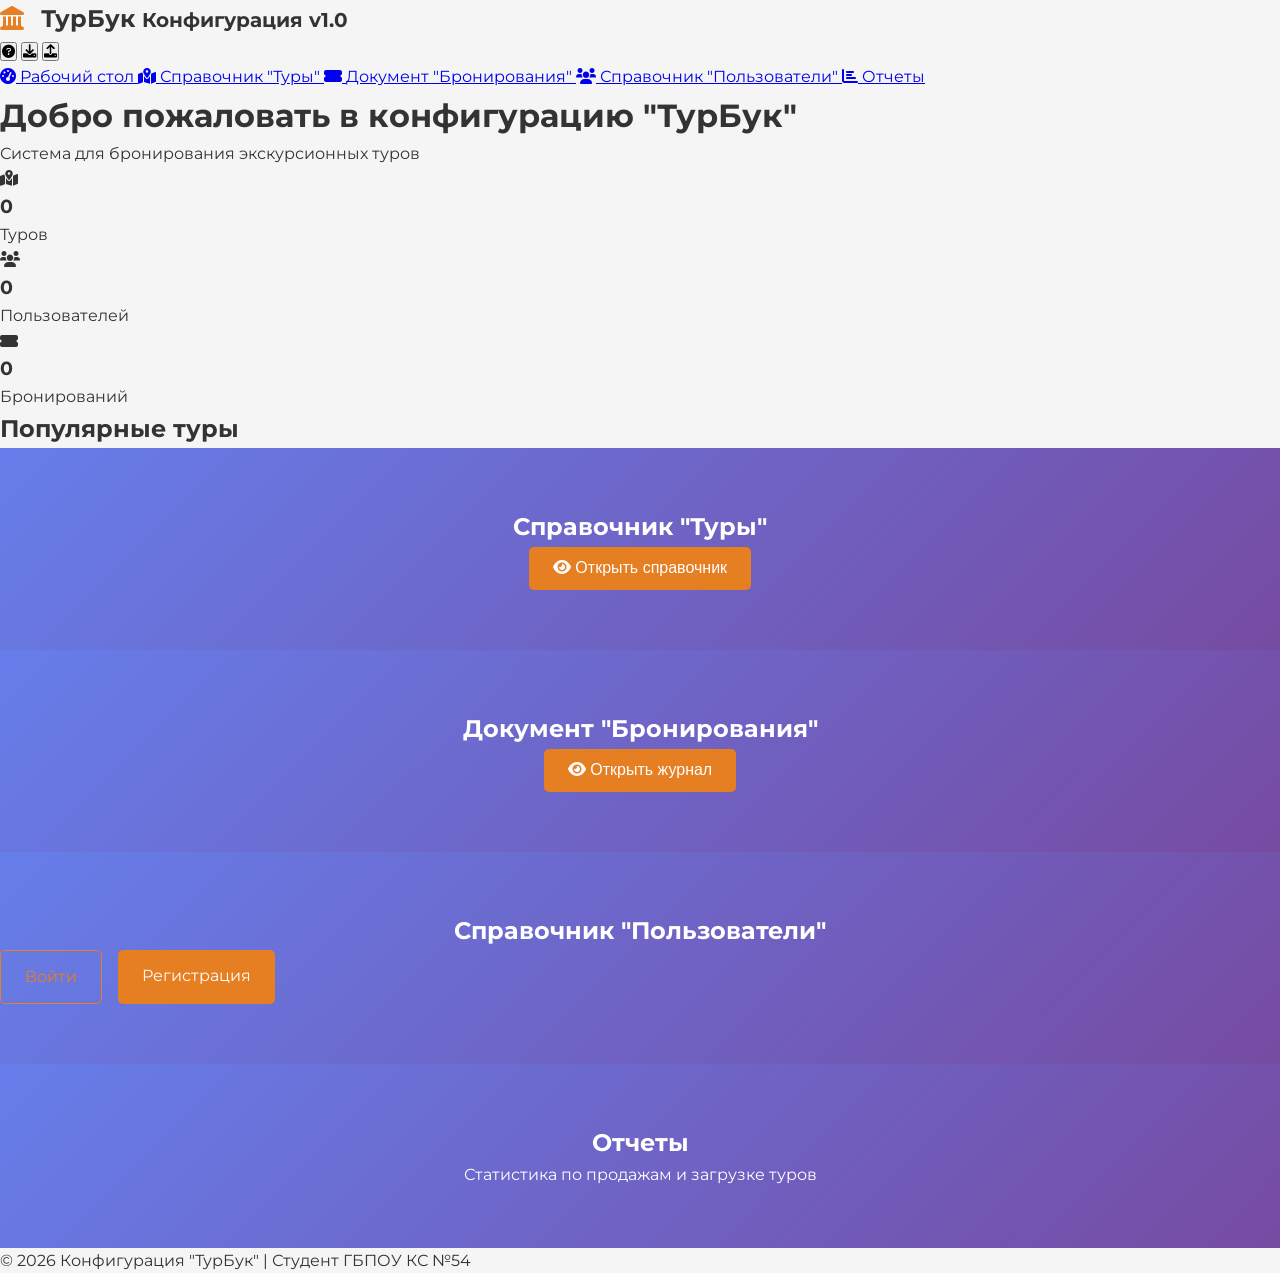
==== index.html @ 0a8b21e3 "Add files via upload" ====
<!DOCTYPE html>
<html lang="ru">
<head>
    <meta charset="UTF-8">
    <meta name="viewport" content="width=device-width, initial-scale=1.0">
    <title>ТурБук - Конфигурация бронирования туров</title>
    <link rel="stylesheet" href="styles/style.css">
    <link href="https://fonts.googleapis.com/css2?family=Montserrat:wght@300;400;500;600;700&display=swap" rel="stylesheet">
    <link rel="stylesheet" href="https://cdnjs.cloudflare.com/ajax/libs/font-awesome/6.0.0/css/all.min.css">
</head>
<body>
    <div class="app-container">
        <!-- Верхняя панель -->
        <div class="app-header">
            <div class="logo">
                <i class="fas fa-landmark"></i>
                <span>ТурБук</span>
                <small>Конфигурация v1.0</small>
            </div>
            <div class="header-menu">
                <button onclick="showHelp()" class="icon-btn" title="Справка">
                    <i class="fas fa-question-circle"></i>
                </button>
                <button onclick="exportData()" class="icon-btn" title="Выгрузить данные">
                    <i class="fas fa-download"></i>
                </button>
                <button onclick="document.getElementById('importFile').click()" class="icon-btn" title="Загрузить данные">
                    <i class="fas fa-upload"></i>
                </button>
                <input type="file" id="importFile" style="display: none" accept=".json" onchange="importData(this.files[0])">
            </div>
        </div>

        <!-- Основная панель -->
        <div class="app-main">
            <!-- Боковое меню (разделы конфигурации) -->
            <div class="app-sidebar">
                <div class="sidebar-menu">
                    <a href="#" class="menu-item active" data-page="dashboard">
                        <i class="fas fa-tachometer-alt"></i>
                        <span>Рабочий стол</span>
                    </a>
                    <a href="#" class="menu-item" data-page="tours">
                        <i class="fas fa-map-marked-alt"></i>
                        <span>Справочник "Туры"</span>
                    </a>
                    <a href="#" class="menu-item" data-page="bookings">
                        <i class="fas fa-ticket-alt"></i>
                        <span>Документ "Бронирования"</span>
                    </a>
                    <a href="#" class="menu-item" data-page="users">
                        <i class="fas fa-users"></i>
                        <span>Справочник "Пользователи"</span>
                    </a>
                    <a href="#" class="menu-item" data-page="reports">
                        <i class="fas fa-chart-bar"></i>
                        <span>Отчеты</span>
                    </a>
                </div>
            </div>

            <!-- Рабочая область -->
            <div class="app-content">
                <div id="dashboardPage" class="page active">
                    <div class="welcome-card">
                        <h1>Добро пожаловать в конфигурацию "ТурБук"</h1>
                        <p>Система для бронирования экскурсионных туров</p>
                    </div>
                    
                    <div class="stats-grid">
                        <div class="stat-card">
                            <i class="fas fa-map-marked-alt"></i>
                            <div class="stat-info">
                                <h3 id="toursCount">0</h3>
                                <p>Туров</p>
                            </div>
                        </div>
                        <div class="stat-card">
                            <i class="fas fa-users"></i>
                            <div class="stat-info">
                                <h3 id="usersCount">0</h3>
                                <p>Пользователей</p>
                            </div>
                        </div>
                        <div class="stat-card">
                            <i class="fas fa-ticket-alt"></i>
                            <div class="stat-info">
                                <h3 id="bookingsCount">0</h3>
                                <p>Бронирований</p>
                            </div>
                        </div>
                    </div>

                    <div class="popular-tours-section">
                        <h2>Популярные туры</h2>
                        <div class="tours-grid" id="popularTours"></div>
                    </div>
                </div>

                <div id="toursPage" class="page">
                    <div class="page-header">
                        <h2>Справочник "Туры"</h2>
                        <button class="btn btn-primary" onclick="window.location.href='modules/tours/tours.html'">
                            <i class="fas fa-eye"></i> Открыть справочник
                        </button>
                    </div>
                    <div class="tours-grid" id="allTours"></div>
                </div>

                <div id="bookingsPage" class="page">
                    <div class="page-header">
                        <h2>Документ "Бронирования"</h2>
                        <button class="btn btn-primary" onclick="window.location.href='modules/bookings/bookings.html'">
                            <i class="fas fa-eye"></i> Открыть журнал
                        </button>
                    </div>
                    <div id="bookingsList" class="bookings-list"></div>
                </div>

                <div id="usersPage" class="page">
                    <div class="page-header">
                        <h2>Справочник "Пользователи"</h2>
                        <div id="authSection"></div>
                    </div>
                </div>

                <div id="reportsPage" class="page">
                    <div class="page-header">
                        <h2>Отчеты</h2>
                        <p>Статистика по продажам и загрузке туров</p>
                    </div>
                    <div id="reportsContent"></div>
                </div>
            </div>
        </div>

        <div class="app-footer">
            <span>© 2026 Конфигурация "ТурБук" | Студент ГБПОУ КС №54</span>
        </div>
    </div>

    <script src="core/config.js"></script>
    <script src="data.js"></script>
    <script src="main.js"></script>
    <script>
        function showHelp() {
            alert('Конфигурация "ТурБук"\nВерсия: 1.0\n\nНазначение: Бронирование экскурсионных туров\n\nРазделы:\n- Справочник "Туры"\n- Справочник "Пользователи"\n- Документ "Бронирования"\n- Отчеты');
        }
        
        function updateStats() {
            document.getElementById('toursCount').innerText = tours.length;
            document.getElementById('usersCount').innerText = users.length;
            document.getElementById('bookingsCount').innerText = bookings.length;
        }
        
        // Навигация между страницами
        document.querySelectorAll('.menu-item').forEach(item => {
            item.addEventListener('click', (e) => {
                e.preventDefault();
                const page = item.dataset.page;
                document.querySelectorAll('.menu-item').forEach(i => i.classList.remove('active'));
                item.classList.add('active');
                document.querySelectorAll('.page').forEach(p => p.classList.remove('active'));
                document.getElementById(page + 'Page').classList.add('active');
                
                if (page === 'dashboard') {
                    loadPopularTours();
                    updateStats();
                } else if (page === 'tours') {
                    loadAllTours();
                } else if (page === 'bookings') {
                    loadBookings();
                } else if (page === 'reports') {
                    loadReports();
                }
            });
        });
        
        function loadReports() {
            const container = document.getElementById('reportsContent');
            const totalSales = bookings.reduce((sum, b) => sum + (b.status === 'paid' ? b.total : 0), 0);
            const pendingPayments = bookings.filter(b => b.status === 'pending').length;
            const completedBookings = bookings.filter(b => b.status === 'paid').length;
            
            container.innerHTML = `
                <div class="reports-grid">
                    <div class="report-card">
                        <h3>Общая выручка</h3>
                        <div class="report-value">${totalSales.toLocaleString()} ₽</div>
                    </div>
                    <div class="report-card">
                        <h3>Ожидают оплаты</h3>
                        <div class="report-value">${pendingPayments}</div>
                    </div>
                    <div class="report-card">
                        <h3>Завершенных бронирований</h3>
                        <div class="report-value">${completedBookings}</div>
                    </div>
                    <div class="report-card">
                        <h3>Средний чек</h3>
                        <div class="report-value">${completedBookings ? Math.round(totalSales / completedBookings).toLocaleString() : 0} ₽</div>
                    </div>
                </div>
            `;
        }
        
        checkAuth();
        loadPopularTours();
        updateStats();
    </script>
</body>
</html>
---- styles/style.css ----
* {
    margin: 0;
    padding: 0;
    box-sizing: border-box;
}

body {
    font-family: 'Montserrat', sans-serif;
    line-height: 1.6;
    color: #333;
    background: #f5f5f5;
}

.container {
    max-width: 1200px;
    margin: 0 auto;
    padding: 0 20px;
}

/* Navbar */
.navbar {
    background: #2c3e50;
    color: white;
    padding: 1rem 0;
    position: sticky;
    top: 0;
    z-index: 100;
}

.navbar .container {
    display: flex;
    justify-content: space-between;
    align-items: center;
}

.logo {
    font-size: 1.5rem;
    font-weight: bold;
}

.logo i {
    color: #e67e22;
    margin-right: 10px;
}

.nav-links {
    display: flex;
    list-style: none;
    gap: 2rem;
}

.nav-links a {
    color: white;
    text-decoration: none;
    transition: color 0.3s;
}

.nav-links a:hover,
.nav-links a.active {
    color: #e67e22;
}

.auth-buttons {
    display: flex;
    gap: 1rem;
}

.user-info {
    display: flex;
    align-items: center;
    gap: 1rem;
}

.user-info i {
    font-size: 1.2rem;
    color: #e67e22;
}

.btn-logout {
    background: none;
    border: 1px solid #e67e22;
    color: #e67e22;
    padding: 0.3rem 1rem;
    border-radius: 5px;
    cursor: pointer;
    transition: all 0.3s;
}

.btn-logout:hover {
    background: #e67e22;
    color: white;
}

/* Buttons */
.btn {
    display: inline-block;
    padding: 0.8rem 1.5rem;
    border-radius: 5px;
    text-decoration: none;
    transition: all 0.3s;
    cursor: pointer;
    border: none;
    font-size: 1rem;
}

.btn-primary {
    background: #e67e22;
    color: white;
}

.btn-primary:hover {
    background: #d35400;
    transform: translateY(-2px);
}

.btn-outline {
    border: 1px solid #e67e22;
    color: #e67e22;
    background: transparent;
}

.btn-outline:hover {
    background: #e67e22;
    color: white;
}

.btn-large {
    padding: 1rem 2rem;
    font-size: 1.2rem;
}

.btn-small {
    padding: 0.5rem 1rem;
    font-size: 0.9rem;
}

.btn-danger {
    background: #e74c3c;
    color: white;
}

.btn-danger:hover {
    background: #c0392b;
}

/* Hero Section */
.hero {
    background: linear-gradient(135deg, #667eea 0%, #764ba2 100%);
    color: white;
    text-align: center;
    padding: 100px 0;
}

.hero h1 {
    font-size: 3rem;
    margin-bottom: 1rem;
}

.hero p {
    font-size: 1.2rem;
    margin-bottom: 2rem;
}

/* Features */
.features {
    padding: 80px 0;
    background: white;
}

.features h2 {
    text-align: center;
    margin-bottom: 3rem;
    font-size: 2rem;
}

.features-grid {
    display: grid;
    grid-template-columns: repeat(auto-fit, minmax(300px, 1fr));
    gap: 2rem;
}

.feature {
    text-align: center;
    padding: 2rem;
    background: #f9f9f9;
    border-radius: 10px;
    transition: transform 0.3s;
}

.feature:hover {
    transform: translateY(-5px);
}

.feature i {
    font-size: 3rem;
    color: #e67e22;
    margin-bottom: 1rem;
}

/* Tours Grid */
.tours-section,
.popular-tours {
    padding: 60px 0;
}

.tours-grid {
    display: grid;
    grid-template-columns: repeat(auto-fill, minmax(350px, 1fr));
    gap: 2rem;
}

.tour-card {
    background: white;
    border-radius: 10px;
    overflow: hidden;
    box-shadow: 0 3px 10px rgba(0,0,0,0.1);
    transition: transform 0.3s;
}

.tour-card:hover {
    transform: translateY(-5px);
    box-shadow: 0 5px 20px rgba(0,0,0,0.15);
}

.tour-image {
    height: 200px;
    background: linear-gradient(135deg, #667eea 0%, #764ba2 100%);
    display: flex;
    align-items: center;
    justify-content: center;
    color: white;
}

.tour-image i {
    font-size: 4rem;
}

.tour-content {
    padding: 1.5rem;
}

.tour-title {
    font-size: 1.3rem;
    margin-bottom: 0.5rem;
    color: #2c3e50;
}

.tour-description {
    color: #666;
    margin-bottom: 1rem;
    font-size: 0.9rem;
}

.tour-info {
    display: flex;
    flex-wrap: wrap;
    gap: 1rem;
    margin-bottom: 1rem;
    font-size: 0.9rem;
    color: #555;
}

.tour-info i {
    margin-right: 5px;
    color: #e67e22;
}

.tour-price {
    font-size: 1.5rem;
    font-weight: bold;
    color: #e67e22;
    margin-bottom: 1rem;
}

.tour-actions {
    display: flex;
    gap: 1rem;
}

/* Filters */
.filters {
    padding: 30px 0;
    background: white;
    margin-bottom: 30px;
}

.filter-group {
    display: flex;
    gap: 1rem;
    flex-wrap: wrap;
    justify-content: center;
}

.filter-input,
.filter-select {
    padding: 0.8rem;
    border: 1px solid #ddd;
    border-radius: 5px;
    font-size: 1rem;
    font-family: inherit;
}

.filter-input {
    width: 200px;
}

/* Cart Section */
.cart-section {
    padding: 60px 0;
    min-height: 500px;
}

.cart-items {
    margin-bottom: 2rem;
}

.cart-item {
    background: white;
    padding: 1.5rem;
    border-radius: 10px;
    margin-bottom: 1rem;
    display: flex;
    justify-content: space-between;
    align-items: center;
    flex-wrap: wrap;
    gap: 1rem;
}

.cart-item-info h3 {
    margin-bottom: 0.5rem;
}

.cart-item-price {
    font-weight: bold;
    color: #e67e22;
}

.cart-summary {
    background: white;
    padding: 1.5rem;
    border-radius: 10px;
    text-align: right;
}

.cart-total {
    font-size: 1.3rem;
    font-weight: bold;
    margin-bottom: 1rem;
}

/* Auth Section */
.auth-section {
    padding: 80px 0;
    min-height: calc(100vh - 200px);
    display: flex;
    align-items: center;
}

.auth-card {
    max-width: 400px;
    margin: 0 auto;
    background: white;
    padding: 2rem;
    border-radius: 10px;
    box-shadow: 0 3px 20px rgba(0,0,0,0.1);
}

.auth-card h2 {
    text-align: center;
    margin-bottom: 2rem;
    color: #2c3e50;
}

.form-group {
    margin-bottom: 1.5rem;
}

.form-group label {
    display: block;
    margin-bottom: 0.5rem;
    color: #555;
}

.form-group input,
.form-group textarea {
    width: 100%;
    padding: 0.8rem;
    border: 1px solid #ddd;
    border-radius: 5px;
    font-size: 1rem;
    font-family: inherit;
}

.form-group textarea {
    resize: vertical;
}

.w-100 {
    width: 100%;
}

.auth-link {
    text-align: center;
    margin-top: 1rem;
}

.auth-link a {
    color: #e67e22;
    text-decoration: none;
}

/* Bookings */
.bookings-list {
    display: flex;
    flex-direction: column;
    gap: 1rem;
}

.booking-card {
    background: white;
    padding: 1.5rem;
    border-radius: 10px;
    display: flex;
    justify-content: space-between;
    align-items: center;
    flex-wrap: wrap;
    gap: 1rem;
}

.booking-status {
    padding: 0.3rem 1rem;
    border-radius: 20px;
    font-size: 0.9rem;
}

.status-pending {
    background: #f39c12;
    color: white;
}

.status-paid {
    background: #27ae60;
    color: white;
}

.status-cancelled {
    background: #e74c3c;
    color: white;
}

/* Page Header */
.page-header {
    background: linear-gradient(135deg, #667eea 0%, #764ba2 100%);
    color: white;
    text-align: center;
    padding: 60px 0;
}

.page-header h1 {
    font-size: 2.5rem;
    margin-bottom: 0.5rem;
}

/* Cart Count */
.cart-count {
    background: #e67e22;
    border-radius: 50%;
    padding: 0.1rem 0.4rem;
    font-size: 0.8rem;
    margin-left: 5px;
}

/* Alerts */
.alert {
    padding: 1rem;
    border-radius: 5px;
    margin-bottom: 1rem;
}

.alert-success {
    background: #d4edda;
    color: #155724;
    border: 1px solid #c3e6cb;
}

.alert-error {
    background: #f8d7da;
    color: #721c24;
    border: 1px solid #f5c6cb;
}

/* Footer */
footer {
    background: #2c3e50;
    color: white;
    text-align: center;
    padding: 2rem 0;
    margin-top: 2rem;
}

/* Responsive */
@media (max-width: 768px) {
    .navbar .container {
        flex-direction: column;
        gap: 1rem;
    }
    
    .nav-links {
        flex-wrap: wrap;
        justify-content: center;
    }
    
    .hero h1 {
        font-size: 2rem;
    }
    
    .tours-grid {
        grid-template-columns: 1fr;
    }
    
    .filter-group {
        flex-direction: column;
    }
    
    .filter-input,
    .filter-select {
        width: 100%;
    }
    
    .cart-item {
        flex-direction: column;
        text-align: center;
    }
}
/* Tour Card Hover Effect */
.tour-card {
    cursor: pointer;
    transition: transform 0.3s, box-shadow 0.3s;
}

.tour-card:hover {
    transform: translateY(-5px);
    box-shadow: 0 10px 30px rgba(0,0,0,0.2);
}

/* Tour Detail Page */
.tour-detail-section {
    padding: 40px 0;
    min-height: calc(100vh - 200px);
}

.tour-detail-card {
    background: white;
    border-radius: 20px;
    box-shadow: 0 5px 30px rgba(0,0,0,0.1);
    overflow: hidden;
}

.tour-detail-loading,
.tour-detail-error {
    text-align: center;
    padding: 60px;
    color: #7f8c8d;
}

.tour-detail-loading i,
.tour-detail-error i {
    font-size: 3rem;
    margin-bottom: 20px;
}

.tour-detail-content {
    display: flex;
    flex-wrap: wrap;
}

.tour-detail-image {
    flex: 1;
    min-width: 300px;
    max-height: 500px;
    overflow: hidden;
}

.tour-detail-image img {
    width: 100%;
    height: 100%;
    object-fit: cover;
}

.tour-detail-info {
    flex: 2;
    padding: 30px;
}

.tour-detail-info h1 {
    font-size: 2rem;
    color: #2c3e50;
    margin-bottom: 15px;
}

.tour-detail-meta {
    display: flex;
    flex-wrap: wrap;
    gap: 20px;
    padding: 15px 0;
    border-top: 1px solid #eee;
    border-bottom: 1px solid #eee;
    margin-bottom: 20px;
    color: #666;
}

.tour-detail-meta span {
    display: flex;
    align-items: center;
    gap: 8px;
}

.tour-detail-meta i {
    color: #e67e22;
    width: 20px;
}

.tour-detail-section {
    margin-bottom: 25px;
}

.tour-detail-section h3 {
    font-size: 1.2rem;
    color: #2c3e50;
    margin-bottom: 10px;
    display: flex;
    align-items: center;
    gap: 10px;
}

.tour-detail-section h3 i {
    color: #e67e22;
}

.tour-detail-section p {
    color: #555;
    line-height: 1.6;
}

.tour-detail-grid {
    display: grid;
    grid-template-columns: 1fr 1fr;
    gap: 20px;
    margin: 25px 0;
}

.tour-detail-price {
    background: #f8f9fa;
    padding: 20px;
    border-radius: 10px;
    text-align: center;
    margin: 25px 0;
}

.tour-detail-price .price {
    font-size: 2rem;
    font-weight: bold;
    color: #e67e22;
}

.tour-detail-price .price-note {
    color: #7f8c8d;
    font-size: 0.9rem;
}

.btn-large {
    padding: 12px 30px;
    font-size: 1.1rem;
    margin-right: 10px;
}

/* Responsive */
@media (max-width: 768px) {
    .tour-detail-content {
        flex-direction: column;
    }
    
    .tour-detail-image {
        max-height: 300px;
    }
    
    .tour-detail-grid {
        grid-template-columns: 1fr;
    }
    
    .tour-detail-info h1 {
        font-size: 1.5rem;
    }
    
    .btn-large {
        display: block;
        width: 100%;
        margin-bottom: 10px;
    }
}
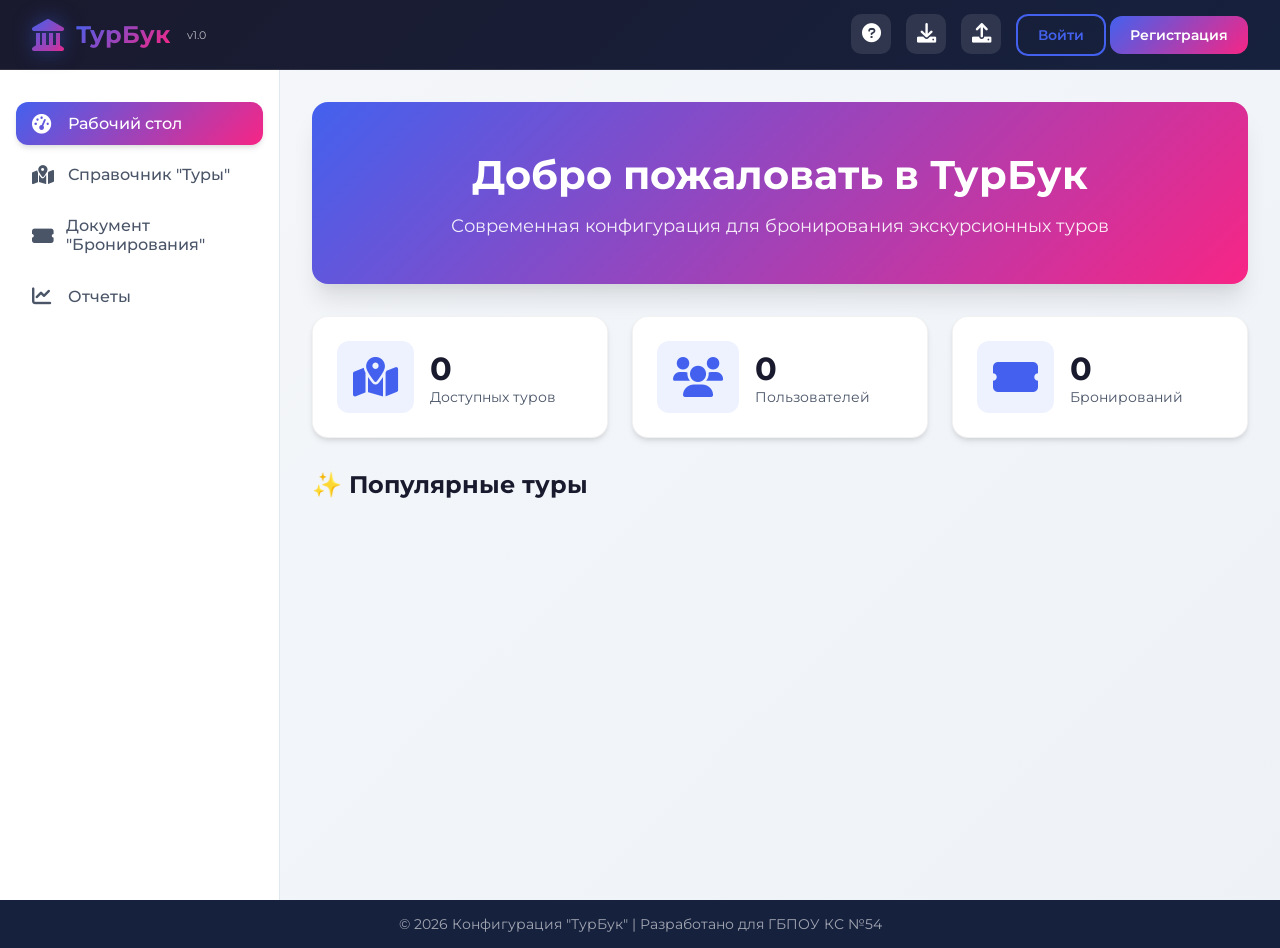
==== commit d13bcbfe: "index.html" ====
--- a/index.html
+++ b/index.html
@@ -3,39 +3,40 @@
 <head>
     <meta charset="UTF-8">
     <meta name="viewport" content="width=device-width, initial-scale=1.0">
-    <title>ТурБук - Конфигурация бронирования туров</title>
+    <title>ТурБук | Современная конфигурация бронирования туров</title>
+    <link href="https://fonts.googleapis.com/css2?family=Montserrat:wght@300;400;500;600;700;800&display=swap" rel="stylesheet">
+    <link rel="stylesheet" href="https://cdnjs.cloudflare.com/ajax/libs/font-awesome/6.0.0/css/all.min.css">
     <link rel="stylesheet" href="styles/style.css">
-    <link href="https://fonts.googleapis.com/css2?family=Montserrat:wght@300;400;500;600;700&display=swap" rel="stylesheet">
-    <link rel="stylesheet" href="https://cdnjs.cloudflare.com/ajax/libs/font-awesome/6.0.0/css/all.min.css">
 </head>
 <body>
     <div class="app-container">
-        <!-- Верхняя панель -->
-        <div class="app-header">
+        <!-- Header -->
+        <header class="app-header">
             <div class="logo">
                 <i class="fas fa-landmark"></i>
                 <span>ТурБук</span>
-                <small>Конфигурация v1.0</small>
+                <small>v1.0</small>
             </div>
             <div class="header-menu">
                 <button onclick="showHelp()" class="icon-btn" title="Справка">
                     <i class="fas fa-question-circle"></i>
                 </button>
-                <button onclick="exportData()" class="icon-btn" title="Выгрузить данные">
+                <button onclick="exportData()" class="icon-btn" title="Экспорт">
                     <i class="fas fa-download"></i>
                 </button>
-                <button onclick="document.getElementById('importFile').click()" class="icon-btn" title="Загрузить данные">
+                <button onclick="document.getElementById('importFile').click()" class="icon-btn" title="Импорт">
                     <i class="fas fa-upload"></i>
                 </button>
                 <input type="file" id="importFile" style="display: none" accept=".json" onchange="importData(this.files[0])">
+                <div id="authSection"></div>
             </div>
-        </div>
-
-        <!-- Основная панель -->
+        </header>
+
+        <!-- Main -->
         <div class="app-main">
-            <!-- Боковое меню (разделы конфигурации) -->
-            <div class="app-sidebar">
-                <div class="sidebar-menu">
+            <!-- Sidebar -->
+            <aside class="app-sidebar">
+                <nav class="sidebar-menu">
                     <a href="#" class="menu-item active" data-page="dashboard">
                         <i class="fas fa-tachometer-alt"></i>
                         <span>Рабочий стол</span>
@@ -48,23 +49,20 @@
                         <i class="fas fa-ticket-alt"></i>
                         <span>Документ "Бронирования"</span>
                     </a>
-                    <a href="#" class="menu-item" data-page="users">
-                        <i class="fas fa-users"></i>
-                        <span>Справочник "Пользователи"</span>
-                    </a>
                     <a href="#" class="menu-item" data-page="reports">
-                        <i class="fas fa-chart-bar"></i>
+                        <i class="fas fa-chart-line"></i>
                         <span>Отчеты</span>
                     </a>
-                </div>
-            </div>
-
-            <!-- Рабочая область -->
-            <div class="app-content">
+                </nav>
+            </aside>
+
+            <!-- Content -->
+            <main class="app-content">
+                <!-- Dashboard -->
                 <div id="dashboardPage" class="page active">
                     <div class="welcome-card">
-                        <h1>Добро пожаловать в конфигурацию "ТурБук"</h1>
-                        <p>Система для бронирования экскурсионных туров</p>
+                        <h1>Добро пожаловать в ТурБук</h1>
+                        <p>Современная конфигурация для бронирования экскурсионных туров</p>
                     </div>
                     
                     <div class="stats-grid">
@@ -72,7 +70,7 @@
                             <i class="fas fa-map-marked-alt"></i>
                             <div class="stat-info">
                                 <h3 id="toursCount">0</h3>
-                                <p>Туров</p>
+                                <p>Доступных туров</p>
                             </div>
                         </div>
                         <div class="stat-card">
@@ -92,51 +90,48 @@
                     </div>
 
                     <div class="popular-tours-section">
-                        <h2>Популярные туры</h2>
+                        <h2 style="margin-bottom: 1.5rem;">✨ Популярные туры</h2>
                         <div class="tours-grid" id="popularTours"></div>
                     </div>
                 </div>
 
+                <!-- Tours -->
                 <div id="toursPage" class="page">
-                    <div class="page-header">
-                        <h2>Справочник "Туры"</h2>
-                        <button class="btn btn-primary" onclick="window.location.href='modules/tours/tours.html'">
-                            <i class="fas fa-eye"></i> Открыть справочник
-                        </button>
+                    <div style="display: flex; justify-content: space-between; align-items: center; margin-bottom: 2rem;">
+                        <h2>🗺️ Справочник "Туры"</h2>
+                        <div style="display: flex; gap: 1rem;">
+                            <input type="text" id="searchInput" placeholder="🔍 Поиск туров..." class="filter-input" style="padding: 10px 16px; border-radius: 12px; border: 1px solid #e2e8f0;">
+                            <select id="locationFilter" class="filter-select" style="padding: 10px 16px; border-radius: 12px; border: 1px solid #e2e8f0;">
+                                <option value="">Все города</option>
+                                <option value="Москва">Москва</option>
+                                <option value="Санкт-Петербург">Санкт-Петербург</option>
+                                <option value="Казань">Казань</option>
+                                <option value="Сочи">Сочи</option>
+                            </select>
+                            <button onclick="filterTours()" class="btn btn-primary">Найти</button>
+                        </div>
                     </div>
                     <div class="tours-grid" id="allTours"></div>
                 </div>
 
+                <!-- Bookings -->
                 <div id="bookingsPage" class="page">
-                    <div class="page-header">
-                        <h2>Документ "Бронирования"</h2>
-                        <button class="btn btn-primary" onclick="window.location.href='modules/bookings/bookings.html'">
-                            <i class="fas fa-eye"></i> Открыть журнал
-                        </button>
-                    </div>
+                    <h2 style="margin-bottom: 1.5rem;">🎫 Документ "Бронирования"</h2>
                     <div id="bookingsList" class="bookings-list"></div>
                 </div>
 
-                <div id="usersPage" class="page">
-                    <div class="page-header">
-                        <h2>Справочник "Пользователи"</h2>
-                        <div id="authSection"></div>
-                    </div>
-                </div>
-
+                <!-- Reports -->
                 <div id="reportsPage" class="page">
-                    <div class="page-header">
-                        <h2>Отчеты</h2>
-                        <p>Статистика по продажам и загрузке туров</p>
-                    </div>
+                    <h2 style="margin-bottom: 1.5rem;">📊 Отчеты</h2>
                     <div id="reportsContent"></div>
                 </div>
-            </div>
+            </main>
         </div>
 
-        <div class="app-footer">
-            <span>© 2026 Конфигурация "ТурБук" | Студент ГБПОУ КС №54</span>
-        </div>
+        <!-- Footer -->
+        <footer class="app-footer">
+            <p>© 2026 Конфигурация "ТурБук" | Разработано для ГБПОУ КС №54</p>
+        </footer>
     </div>
 
     <script src="core/config.js"></script>
@@ -144,7 +139,7 @@
     <script src="main.js"></script>
     <script>
         function showHelp() {
-            alert('Конфигурация "ТурБук"\nВерсия: 1.0\n\nНазначение: Бронирование экскурсионных туров\n\nРазделы:\n- Справочник "Туры"\n- Справочник "Пользователи"\n- Документ "Бронирования"\n- Отчеты');
+            alert('🏛️ Конфигурация "ТурБук"\n\nВерсия: 1.0\nРазработчик: Студент ГБПОУ КС №54\n\nНазначение: Автоматизация бронирования экскурсионных туров\n\nРазделы:\n• Справочник "Туры"\n• Документ "Бронирования"\n• Отчеты по продажам');
         }
         
         function updateStats() {
@@ -153,7 +148,48 @@
             document.getElementById('bookingsCount').innerText = bookings.length;
         }
         
-        // Навигация между страницами
+        function loadReports() {
+            const container = document.getElementById('reportsContent');
+            const totalSales = bookings.reduce((sum, b) => sum + (b.status === 'paid' ? b.total : 0), 0);
+            const pendingPayments = bookings.filter(b => b.status === 'pending').length;
+            const completedBookings = bookings.filter(b => b.status === 'paid').length;
+            const popularTours = {};
+            bookings.forEach(b => {
+                if (b.status === 'paid') {
+                    popularTours[b.title] = (popularTours[b.title] || 0) + b.quantity;
+                }
+            });
+            const topTour = Object.entries(popularTours).sort((a,b) => b[1] - a[1])[0];
+            
+            container.innerHTML = `
+                <div class="reports-grid">
+                    <div class="report-card">
+                        <h3>💰 Общая выручка</h3>
+                        <div class="report-value">${totalSales.toLocaleString()} ₽</div>
+                    </div>
+                    <div class="report-card">
+                        <h3>⏳ Ожидают оплаты</h3>
+                        <div class="report-value">${pendingPayments}</div>
+                    </div>
+                    <div class="report-card">
+                        <h3>✅ Завершенных бронирований</h3>
+                        <div class="report-value">${completedBookings}</div>
+                    </div>
+                    <div class="report-card">
+                        <h3>📈 Средний чек</h3>
+                        <div class="report-value">${completedBookings ? Math.round(totalSales / completedBookings).toLocaleString() : 0} ₽</div>
+                    </div>
+                    ${topTour ? `
+                    <div class="report-card">
+                        <h3>⭐ Самый популярный тур</h3>
+                        <div class="report-value">${topTour[0]}</div>
+                        <p style="margin-top: 0.5rem;">${topTour[1]} бронирований</p>
+                    </div>
+                    ` : ''}
+                </div>
+            `;
+        }
+        
         document.querySelectorAll('.menu-item').forEach(item => {
             item.addEventListener('click', (e) => {
                 e.preventDefault();
@@ -176,37 +212,9 @@
             });
         });
         
-        function loadReports() {
-            const container = document.getElementById('reportsContent');
-            const totalSales = bookings.reduce((sum, b) => sum + (b.status === 'paid' ? b.total : 0), 0);
-            const pendingPayments = bookings.filter(b => b.status === 'pending').length;
-            const completedBookings = bookings.filter(b => b.status === 'paid').length;
-            
-            container.innerHTML = `
-                <div class="reports-grid">
-                    <div class="report-card">
-                        <h3>Общая выручка</h3>
-                        <div class="report-value">${totalSales.toLocaleString()} ₽</div>
-                    </div>
-                    <div class="report-card">
-                        <h3>Ожидают оплаты</h3>
-                        <div class="report-value">${pendingPayments}</div>
-                    </div>
-                    <div class="report-card">
-                        <h3>Завершенных бронирований</h3>
-                        <div class="report-value">${completedBookings}</div>
-                    </div>
-                    <div class="report-card">
-                        <h3>Средний чек</h3>
-                        <div class="report-value">${completedBookings ? Math.round(totalSales / completedBookings).toLocaleString() : 0} ₽</div>
-                    </div>
-                </div>
-            `;
-        }
-        
         checkAuth();
         loadPopularTours();
         updateStats();
     </script>
 </body>
-</html>+</html>
--- a/styles/style.css
+++ b/styles/style.css
@@ -1,3 +1,28 @@
+/* ========== ОСНОВНЫЕ ПЕРЕМЕННЫЕ ========== */
+:root {
+    --primary: #4361ee;
+    --primary-dark: #3a56d4;
+    --primary-light: #eef2ff;
+    --secondary: #06ffa5;
+    --accent: #f72585;
+    --dark: #1a1a2e;
+    --dark-light: #16213e;
+    --gray: #4a5568;
+    --gray-light: #e2e8f0;
+    --white: #ffffff;
+    --success: #10b981;
+    --warning: #f59e0b;
+    --danger: #ef4444;
+    --gradient: linear-gradient(135deg, #4361ee 0%, #f72585 100%);
+    --gradient-dark: linear-gradient(135deg, #1a1a2e 0%, #16213e 100%);
+    --shadow-sm: 0 1px 2px 0 rgba(0, 0, 0, 0.05);
+    --shadow: 0 4px 6px -1px rgba(0, 0, 0, 0.1), 0 2px 4px -1px rgba(0, 0, 0, 0.06);
+    --shadow-lg: 0 10px 15px -3px rgba(0, 0, 0, 0.1), 0 4px 6px -2px rgba(0, 0, 0, 0.05);
+    --shadow-xl: 0 20px 25px -5px rgba(0, 0, 0, 0.1), 0 10px 10px -5px rgba(0, 0, 0, 0.04);
+    --border-radius: 16px;
+    --border-radius-sm: 12px;
+}
+
 * {
     margin: 0;
     padding: 0;
@@ -6,233 +31,270 @@
 
 body {
     font-family: 'Montserrat', sans-serif;
-    line-height: 1.6;
-    color: #333;
-    background: #f5f5f5;
-}
-
-.container {
-    max-width: 1200px;
-    margin: 0 auto;
-    padding: 0 20px;
-}
-
-/* Navbar */
-.navbar {
-    background: #2c3e50;
-    color: white;
-    padding: 1rem 0;
+    background: linear-gradient(135deg, #f5f7fa 0%, #eef2f7 100%);
+    color: var(--dark);
+    min-height: 100vh;
+}
+
+/* ========== КОНТЕЙНЕР ПРИЛОЖЕНИЯ ========== */
+.app-container {
+    min-height: 100vh;
+    display: flex;
+    flex-direction: column;
+}
+
+/* ========== ВЕРХНЯЯ ПАНЕЛЬ ========== */
+.app-header {
+    background: var(--gradient-dark);
+    backdrop-filter: blur(10px);
+    padding: 0 2rem;
+    height: 70px;
+    display: flex;
+    justify-content: space-between;
+    align-items: center;
+    border-bottom: 1px solid rgba(255, 255, 255, 0.1);
     position: sticky;
     top: 0;
     z-index: 100;
 }
 
-.navbar .container {
-    display: flex;
-    justify-content: space-between;
-    align-items: center;
-}
-
 .logo {
+    display: flex;
+    align-items: center;
+    gap: 12px;
     font-size: 1.5rem;
-    font-weight: bold;
+    font-weight: 700;
+    color: var(--white);
 }
 
 .logo i {
-    color: #e67e22;
-    margin-right: 10px;
-}
-
-.nav-links {
-    display: flex;
-    list-style: none;
-    gap: 2rem;
-}
-
-.nav-links a {
-    color: white;
+    font-size: 2rem;
+    background: var(--gradient);
+    -webkit-background-clip: text;
+    background-clip: text;
+    color: transparent;
+    text-shadow: 0 0 20px rgba(67, 97, 238, 0.5);
+}
+
+.logo span {
+    background: var(--gradient);
+    -webkit-background-clip: text;
+    background-clip: text;
+    color: transparent;
+}
+
+.logo small {
+    font-size: 0.7rem;
+    font-weight: normal;
+    opacity: 0.7;
+    margin-left: 5px;
+}
+
+.header-menu {
+    display: flex;
+    gap: 15px;
+}
+
+.icon-btn {
+    background: rgba(255, 255, 255, 0.1);
+    border: none;
+    width: 40px;
+    height: 40px;
+    border-radius: 10px;
+    color: var(--white);
+    cursor: pointer;
+    transition: all 0.3s ease;
+    font-size: 1.2rem;
+}
+
+.icon-btn:hover {
+    background: rgba(255, 255, 255, 0.2);
+    transform: translateY(-2px);
+}
+
+/* ========== ОСНОВНАЯ ПАНЕЛЬ ========== */
+.app-main {
+    display: flex;
+    flex: 1;
+    min-height: calc(100vh - 70px - 50px);
+}
+
+/* ========== БОКОВОЕ МЕНЮ ========== */
+.app-sidebar {
+    width: 280px;
+    background: var(--white);
+    border-right: 1px solid var(--gray-light);
+    padding: 2rem 1rem;
+    position: sticky;
+    top: 70px;
+    height: calc(100vh - 70px);
+    overflow-y: auto;
+}
+
+.sidebar-menu {
+    display: flex;
+    flex-direction: column;
+    gap: 8px;
+}
+
+.menu-item {
+    display: flex;
+    align-items: center;
+    gap: 12px;
+    padding: 12px 16px;
+    border-radius: var(--border-radius-sm);
+    color: var(--gray);
     text-decoration: none;
-    transition: color 0.3s;
-}
-
-.nav-links a:hover,
-.nav-links a.active {
-    color: #e67e22;
-}
-
-.auth-buttons {
-    display: flex;
+    transition: all 0.3s ease;
+    font-weight: 500;
+}
+
+.menu-item i {
+    width: 24px;
+    font-size: 1.2rem;
+}
+
+.menu-item:hover {
+    background: var(--primary-light);
+    color: var(--primary);
+    transform: translateX(5px);
+}
+
+.menu-item.active {
+    background: var(--gradient);
+    color: var(--white);
+    box-shadow: var(--shadow);
+}
+
+/* ========== РАБОЧАЯ ОБЛАСТЬ ========== */
+.app-content {
+    flex: 1;
+    padding: 2rem;
+    overflow-y: auto;
+}
+
+.page {
+    display: none;
+    animation: fadeIn 0.5s ease;
+}
+
+.page.active {
+    display: block;
+}
+
+@keyframes fadeIn {
+    from {
+        opacity: 0;
+        transform: translateY(20px);
+    }
+    to {
+        opacity: 1;
+        transform: translateY(0);
+    }
+}
+
+/* ========== КАРТОЧКИ ========== */
+.welcome-card {
+    background: var(--gradient);
+    border-radius: var(--border-radius);
+    padding: 3rem;
+    text-align: center;
+    margin-bottom: 2rem;
+    color: var(--white);
+    box-shadow: var(--shadow-xl);
+}
+
+.welcome-card h1 {
+    font-size: 2.5rem;
+    margin-bottom: 1rem;
+}
+
+.welcome-card p {
+    font-size: 1.1rem;
+    opacity: 0.9;
+}
+
+/* Статистика */
+.stats-grid {
+    display: grid;
+    grid-template-columns: repeat(auto-fit, minmax(250px, 1fr));
+    gap: 1.5rem;
+    margin-bottom: 2rem;
+}
+
+.stat-card {
+    background: var(--white);
+    border-radius: var(--border-radius);
+    padding: 1.5rem;
+    display: flex;
+    align-items: center;
     gap: 1rem;
-}
-
-.user-info {
-    display: flex;
-    align-items: center;
-    gap: 1rem;
-}
-
-.user-info i {
-    font-size: 1.2rem;
-    color: #e67e22;
-}
-
-.btn-logout {
-    background: none;
-    border: 1px solid #e67e22;
-    color: #e67e22;
-    padding: 0.3rem 1rem;
-    border-radius: 5px;
-    cursor: pointer;
-    transition: all 0.3s;
-}
-
-.btn-logout:hover {
-    background: #e67e22;
-    color: white;
-}
-
-/* Buttons */
-.btn {
-    display: inline-block;
-    padding: 0.8rem 1.5rem;
-    border-radius: 5px;
-    text-decoration: none;
-    transition: all 0.3s;
-    cursor: pointer;
-    border: none;
-    font-size: 1rem;
-}
-
-.btn-primary {
-    background: #e67e22;
-    color: white;
-}
-
-.btn-primary:hover {
-    background: #d35400;
-    transform: translateY(-2px);
-}
-
-.btn-outline {
-    border: 1px solid #e67e22;
-    color: #e67e22;
-    background: transparent;
-}
-
-.btn-outline:hover {
-    background: #e67e22;
-    color: white;
-}
-
-.btn-large {
-    padding: 1rem 2rem;
-    font-size: 1.2rem;
-}
-
-.btn-small {
-    padding: 0.5rem 1rem;
+    box-shadow: var(--shadow);
+    transition: all 0.3s ease;
+    border: 1px solid rgba(0, 0, 0, 0.05);
+}
+
+.stat-card:hover {
+    transform: translateY(-5px);
+    box-shadow: var(--shadow-lg);
+}
+
+.stat-card i {
+    font-size: 2.5rem;
+    color: var(--primary);
+    background: var(--primary-light);
+    padding: 1rem;
+    border-radius: var(--border-radius-sm);
+}
+
+.stat-info h3 {
+    font-size: 2rem;
+    font-weight: 700;
+    color: var(--dark);
+}
+
+.stat-info p {
+    color: var(--gray);
     font-size: 0.9rem;
 }
 
-.btn-danger {
-    background: #e74c3c;
-    color: white;
-}
-
-.btn-danger:hover {
-    background: #c0392b;
-}
-
-/* Hero Section */
-.hero {
-    background: linear-gradient(135deg, #667eea 0%, #764ba2 100%);
-    color: white;
-    text-align: center;
-    padding: 100px 0;
-}
-
-.hero h1 {
-    font-size: 3rem;
-    margin-bottom: 1rem;
-}
-
-.hero p {
-    font-size: 1.2rem;
-    margin-bottom: 2rem;
-}
-
-/* Features */
-.features {
-    padding: 80px 0;
-    background: white;
-}
-
-.features h2 {
-    text-align: center;
-    margin-bottom: 3rem;
-    font-size: 2rem;
-}
-
-.features-grid {
-    display: grid;
-    grid-template-columns: repeat(auto-fit, minmax(300px, 1fr));
-    gap: 2rem;
-}
-
-.feature {
-    text-align: center;
-    padding: 2rem;
-    background: #f9f9f9;
-    border-radius: 10px;
-    transition: transform 0.3s;
-}
-
-.feature:hover {
-    transform: translateY(-5px);
-}
-
-.feature i {
-    font-size: 3rem;
-    color: #e67e22;
-    margin-bottom: 1rem;
-}
-
-/* Tours Grid */
-.tours-section,
-.popular-tours {
-    padding: 60px 0;
-}
-
+/* Карточки туров */
 .tours-grid {
     display: grid;
-    grid-template-columns: repeat(auto-fill, minmax(350px, 1fr));
-    gap: 2rem;
+    grid-template-columns: repeat(auto-fill, minmax(320px, 1fr));
+    gap: 1.5rem;
 }
 
 .tour-card {
-    background: white;
-    border-radius: 10px;
+    background: var(--white);
+    border-radius: var(--border-radius);
     overflow: hidden;
-    box-shadow: 0 3px 10px rgba(0,0,0,0.1);
-    transition: transform 0.3s;
+    box-shadow: var(--shadow);
+    transition: all 0.3s ease;
+    cursor: pointer;
+    border: 1px solid rgba(0, 0, 0, 0.05);
 }
 
 .tour-card:hover {
-    transform: translateY(-5px);
-    box-shadow: 0 5px 20px rgba(0,0,0,0.15);
+    transform: translateY(-8px);
+    box-shadow: var(--shadow-xl);
 }
 
 .tour-image {
     height: 200px;
-    background: linear-gradient(135deg, #667eea 0%, #764ba2 100%);
-    display: flex;
-    align-items: center;
-    justify-content: center;
-    color: white;
-}
-
-.tour-image i {
-    font-size: 4rem;
+    overflow: hidden;
+    position: relative;
+}
+
+.tour-image img {
+    width: 100%;
+    height: 100%;
+    object-fit: cover;
+    transition: transform 0.5s ease;
+}
+
+.tour-card:hover .tour-image img {
+    transform: scale(1.1);
 }
 
 .tour-content {
@@ -240,333 +302,108 @@
 }
 
 .tour-title {
-    font-size: 1.3rem;
+    font-size: 1.25rem;
+    font-weight: 700;
     margin-bottom: 0.5rem;
-    color: #2c3e50;
+    color: var(--dark);
 }
 
 .tour-description {
-    color: #666;
+    color: var(--gray);
+    font-size: 0.9rem;
     margin-bottom: 1rem;
-    font-size: 0.9rem;
+    line-height: 1.5;
 }
 
 .tour-info {
     display: flex;
     flex-wrap: wrap;
-    gap: 1rem;
+    gap: 0.8rem;
     margin-bottom: 1rem;
-    font-size: 0.9rem;
-    color: #555;
+    font-size: 0.85rem;
+    color: var(--gray);
+}
+
+.tour-info span {
+    display: flex;
+    align-items: center;
+    gap: 5px;
 }
 
 .tour-info i {
-    margin-right: 5px;
-    color: #e67e22;
+    color: var(--primary);
+    width: 16px;
 }
 
 .tour-price {
     font-size: 1.5rem;
-    font-weight: bold;
-    color: #e67e22;
+    font-weight: 700;
+    color: var(--primary);
     margin-bottom: 1rem;
 }
 
-.tour-actions {
-    display: flex;
-    gap: 1rem;
-}
-
-/* Filters */
-.filters {
-    padding: 30px 0;
-    background: white;
-    margin-bottom: 30px;
-}
-
-.filter-group {
-    display: flex;
-    gap: 1rem;
-    flex-wrap: wrap;
-    justify-content: center;
-}
-
-.filter-input,
-.filter-select {
-    padding: 0.8rem;
-    border: 1px solid #ddd;
-    border-radius: 5px;
+/* Кнопки */
+.btn {
+    display: inline-flex;
+    align-items: center;
+    gap: 8px;
+    padding: 10px 20px;
+    border-radius: var(--border-radius-sm);
+    font-weight: 600;
+    cursor: pointer;
+    transition: all 0.3s ease;
+    border: none;
+    font-size: 0.9rem;
+    text-decoration: none;
+}
+
+.btn-primary {
+    background: var(--gradient);
+    color: var(--white);
+}
+
+.btn-primary:hover {
+    transform: translateY(-2px);
+    box-shadow: var(--shadow);
+}
+
+.btn-outline {
+    background: transparent;
+    border: 2px solid var(--primary);
+    color: var(--primary);
+}
+
+.btn-outline:hover {
+    background: var(--primary);
+    color: var(--white);
+}
+
+.btn-danger {
+    background: var(--danger);
+    color: var(--white);
+}
+
+.btn-large {
+    padding: 12px 28px;
     font-size: 1rem;
-    font-family: inherit;
-}
-
-.filter-input {
-    width: 200px;
-}
-
-/* Cart Section */
-.cart-section {
-    padding: 60px 0;
-    min-height: 500px;
-}
-
-.cart-items {
-    margin-bottom: 2rem;
-}
-
-.cart-item {
-    background: white;
-    padding: 1.5rem;
-    border-radius: 10px;
-    margin-bottom: 1rem;
-    display: flex;
-    justify-content: space-between;
-    align-items: center;
-    flex-wrap: wrap;
-    gap: 1rem;
-}
-
-.cart-item-info h3 {
-    margin-bottom: 0.5rem;
-}
-
-.cart-item-price {
-    font-weight: bold;
-    color: #e67e22;
-}
-
-.cart-summary {
-    background: white;
-    padding: 1.5rem;
-    border-radius: 10px;
-    text-align: right;
-}
-
-.cart-total {
-    font-size: 1.3rem;
-    font-weight: bold;
-    margin-bottom: 1rem;
-}
-
-/* Auth Section */
-.auth-section {
-    padding: 80px 0;
-    min-height: calc(100vh - 200px);
-    display: flex;
-    align-items: center;
-}
-
-.auth-card {
-    max-width: 400px;
-    margin: 0 auto;
-    background: white;
+}
+
+.btn-small {
+    padding: 6px 12px;
+    font-size: 0.8rem;
+}
+
+/* ========== СТРАНИЦА ДЕТАЛЬНОГО ТУРА ========== */
+.tour-detail-section {
     padding: 2rem;
-    border-radius: 10px;
-    box-shadow: 0 3px 20px rgba(0,0,0,0.1);
-}
-
-.auth-card h2 {
-    text-align: center;
-    margin-bottom: 2rem;
-    color: #2c3e50;
-}
-
-.form-group {
-    margin-bottom: 1.5rem;
-}
-
-.form-group label {
-    display: block;
-    margin-bottom: 0.5rem;
-    color: #555;
-}
-
-.form-group input,
-.form-group textarea {
-    width: 100%;
-    padding: 0.8rem;
-    border: 1px solid #ddd;
-    border-radius: 5px;
-    font-size: 1rem;
-    font-family: inherit;
-}
-
-.form-group textarea {
-    resize: vertical;
-}
-
-.w-100 {
-    width: 100%;
-}
-
-.auth-link {
-    text-align: center;
-    margin-top: 1rem;
-}
-
-.auth-link a {
-    color: #e67e22;
-    text-decoration: none;
-}
-
-/* Bookings */
-.bookings-list {
-    display: flex;
-    flex-direction: column;
-    gap: 1rem;
-}
-
-.booking-card {
-    background: white;
-    padding: 1.5rem;
-    border-radius: 10px;
-    display: flex;
-    justify-content: space-between;
-    align-items: center;
-    flex-wrap: wrap;
-    gap: 1rem;
-}
-
-.booking-status {
-    padding: 0.3rem 1rem;
-    border-radius: 20px;
-    font-size: 0.9rem;
-}
-
-.status-pending {
-    background: #f39c12;
-    color: white;
-}
-
-.status-paid {
-    background: #27ae60;
-    color: white;
-}
-
-.status-cancelled {
-    background: #e74c3c;
-    color: white;
-}
-
-/* Page Header */
-.page-header {
-    background: linear-gradient(135deg, #667eea 0%, #764ba2 100%);
-    color: white;
-    text-align: center;
-    padding: 60px 0;
-}
-
-.page-header h1 {
-    font-size: 2.5rem;
-    margin-bottom: 0.5rem;
-}
-
-/* Cart Count */
-.cart-count {
-    background: #e67e22;
-    border-radius: 50%;
-    padding: 0.1rem 0.4rem;
-    font-size: 0.8rem;
-    margin-left: 5px;
-}
-
-/* Alerts */
-.alert {
-    padding: 1rem;
-    border-radius: 5px;
-    margin-bottom: 1rem;
-}
-
-.alert-success {
-    background: #d4edda;
-    color: #155724;
-    border: 1px solid #c3e6cb;
-}
-
-.alert-error {
-    background: #f8d7da;
-    color: #721c24;
-    border: 1px solid #f5c6cb;
-}
-
-/* Footer */
-footer {
-    background: #2c3e50;
-    color: white;
-    text-align: center;
-    padding: 2rem 0;
-    margin-top: 2rem;
-}
-
-/* Responsive */
-@media (max-width: 768px) {
-    .navbar .container {
-        flex-direction: column;
-        gap: 1rem;
-    }
-    
-    .nav-links {
-        flex-wrap: wrap;
-        justify-content: center;
-    }
-    
-    .hero h1 {
-        font-size: 2rem;
-    }
-    
-    .tours-grid {
-        grid-template-columns: 1fr;
-    }
-    
-    .filter-group {
-        flex-direction: column;
-    }
-    
-    .filter-input,
-    .filter-select {
-        width: 100%;
-    }
-    
-    .cart-item {
-        flex-direction: column;
-        text-align: center;
-    }
-}
-/* Tour Card Hover Effect */
-.tour-card {
-    cursor: pointer;
-    transition: transform 0.3s, box-shadow 0.3s;
-}
-
-.tour-card:hover {
-    transform: translateY(-5px);
-    box-shadow: 0 10px 30px rgba(0,0,0,0.2);
-}
-
-/* Tour Detail Page */
-.tour-detail-section {
-    padding: 40px 0;
-    min-height: calc(100vh - 200px);
+    min-height: calc(100vh - 70px);
 }
 
 .tour-detail-card {
-    background: white;
-    border-radius: 20px;
-    box-shadow: 0 5px 30px rgba(0,0,0,0.1);
+    background: var(--white);
+    border-radius: var(--border-radius);
     overflow: hidden;
-}
-
-.tour-detail-loading,
-.tour-detail-error {
-    text-align: center;
-    padding: 60px;
-    color: #7f8c8d;
-}
-
-.tour-detail-loading i,
-.tour-detail-error i {
-    font-size: 3rem;
-    margin-bottom: 20px;
+    box-shadow: var(--shadow-xl);
 }
 
 .tour-detail-content {
@@ -578,7 +415,6 @@
     flex: 1;
     min-width: 300px;
     max-height: 500px;
-    overflow: hidden;
 }
 
 .tour-detail-image img {
@@ -589,112 +425,376 @@
 
 .tour-detail-info {
     flex: 2;
-    padding: 30px;
+    padding: 2rem;
 }
 
 .tour-detail-info h1 {
     font-size: 2rem;
-    color: #2c3e50;
-    margin-bottom: 15px;
+    color: var(--dark);
+    margin-bottom: 1rem;
 }
 
 .tour-detail-meta {
     display: flex;
     flex-wrap: wrap;
-    gap: 20px;
-    padding: 15px 0;
-    border-top: 1px solid #eee;
-    border-bottom: 1px solid #eee;
-    margin-bottom: 20px;
-    color: #666;
+    gap: 1.5rem;
+    padding: 1rem 0;
+    border-top: 1px solid var(--gray-light);
+    border-bottom: 1px solid var(--gray-light);
+    margin-bottom: 1.5rem;
 }
 
 .tour-detail-meta span {
     display: flex;
     align-items: center;
     gap: 8px;
+    color: var(--gray);
 }
 
 .tour-detail-meta i {
-    color: #e67e22;
-    width: 20px;
+    color: var(--primary);
 }
 
 .tour-detail-section {
-    margin-bottom: 25px;
+    margin-bottom: 1.5rem;
 }
 
 .tour-detail-section h3 {
-    font-size: 1.2rem;
-    color: #2c3e50;
-    margin-bottom: 10px;
-    display: flex;
-    align-items: center;
-    gap: 10px;
+    font-size: 1.1rem;
+    margin-bottom: 0.5rem;
+    display: flex;
+    align-items: center;
+    gap: 8px;
+    color: var(--dark);
 }
 
 .tour-detail-section h3 i {
-    color: #e67e22;
-}
-
-.tour-detail-section p {
-    color: #555;
-    line-height: 1.6;
+    color: var(--primary);
 }
 
 .tour-detail-grid {
     display: grid;
     grid-template-columns: 1fr 1fr;
-    gap: 20px;
-    margin: 25px 0;
+    gap: 1.5rem;
+    margin: 1.5rem 0;
 }
 
 .tour-detail-price {
-    background: #f8f9fa;
-    padding: 20px;
-    border-radius: 10px;
+    background: var(--gradient);
+    padding: 1.5rem;
+    border-radius: var(--border-radius);
     text-align: center;
-    margin: 25px 0;
+    margin: 1.5rem 0;
 }
 
 .tour-detail-price .price {
+    font-size: 2.5rem;
+    font-weight: 700;
+    color: var(--white);
+}
+
+.tour-detail-price .price-note {
+    color: rgba(255, 255, 255, 0.8);
+}
+
+.tour-detail-buttons {
+    display: flex;
+    gap: 1rem;
+    flex-wrap: wrap;
+}
+
+/* ========== БРОНИРОВАНИЯ ========== */
+.bookings-list {
+    display: flex;
+    flex-direction: column;
+    gap: 1rem;
+}
+
+.booking-card {
+    background: var(--white);
+    border-radius: var(--border-radius);
+    padding: 1.5rem;
+    display: flex;
+    justify-content: space-between;
+    align-items: center;
+    flex-wrap: wrap;
+    gap: 1rem;
+    box-shadow: var(--shadow);
+    transition: all 0.3s ease;
+    border: 1px solid rgba(0, 0, 0, 0.05);
+}
+
+.booking-card:hover {
+    transform: translateX(5px);
+    box-shadow: var(--shadow-lg);
+}
+
+.booking-info h3 {
+    font-size: 1.1rem;
+    margin-bottom: 0.5rem;
+    color: var(--dark);
+}
+
+.booking-details {
+    display: flex;
+    flex-wrap: wrap;
+    gap: 1rem;
+    font-size: 0.85rem;
+    color: var(--gray);
+}
+
+.booking-details span {
+    display: flex;
+    align-items: center;
+    gap: 5px;
+}
+
+.booking-status-area {
+    text-align: right;
+}
+
+.booking-status {
+    display: inline-block;
+    padding: 4px 12px;
+    border-radius: 20px;
+    font-size: 0.8rem;
+    font-weight: 600;
+}
+
+.status-pending {
+    background: #fef3c7;
+    color: #d97706;
+}
+
+.status-paid {
+    background: #d1fae5;
+    color: #059669;
+}
+
+.status-cancelled {
+    background: #fee2e2;
+    color: #dc2626;
+}
+
+.booking-actions {
+    margin-top: 10px;
+    display: flex;
+    gap: 8px;
+    justify-content: flex-end;
+}
+
+/* ========== АВТОРИЗАЦИЯ ========== */
+.auth-section {
+    min-height: calc(100vh - 70px);
+    display: flex;
+    align-items: center;
+    justify-content: center;
+    padding: 2rem;
+}
+
+.auth-card {
+    background: var(--white);
+    border-radius: var(--border-radius);
+    padding: 2.5rem;
+    max-width: 450px;
+    width: 100%;
+    box-shadow: var(--shadow-xl);
+    animation: fadeIn 0.5s ease;
+}
+
+.auth-card h2 {
+    text-align: center;
+    margin-bottom: 2rem;
+    color: var(--dark);
+}
+
+.form-group {
+    margin-bottom: 1.5rem;
+}
+
+.form-group label {
+    display: block;
+    margin-bottom: 0.5rem;
+    font-weight: 500;
+    color: var(--gray);
+}
+
+.form-group input {
+    width: 100%;
+    padding: 12px 16px;
+    border: 2px solid var(--gray-light);
+    border-radius: var(--border-radius-sm);
+    font-size: 1rem;
+    transition: all 0.3s ease;
+    font-family: inherit;
+}
+
+.form-group input:focus {
+    outline: none;
+    border-color: var(--primary);
+    box-shadow: 0 0 0 3px var(--primary-light);
+}
+
+.auth-link {
+    text-align: center;
+    margin-top: 1.5rem;
+    color: var(--gray);
+}
+
+.auth-link a {
+    color: var(--primary);
+    text-decoration: none;
+    font-weight: 600;
+}
+
+.auth-link a:hover {
+    text-decoration: underline;
+}
+
+.user-info {
+    display: flex;
+    align-items: center;
+    gap: 15px;
+    background: rgba(255, 255, 255, 0.1);
+    padding: 8px 16px;
+    border-radius: 40px;
+    backdrop-filter: blur(10px);
+}
+
+.user-info i {
+    font-size: 1.2rem;
+    color: var(--secondary);
+}
+
+.user-info span {
+    font-weight: 500;
+}
+
+/* ========== ФУТЕР ========== */
+.app-footer {
+    background: var(--dark-light);
+    color: rgba(255, 255, 255, 0.6);
+    text-align: center;
+    padding: 1rem;
+    font-size: 0.85rem;
+}
+
+/* ========== ОТЧЕТЫ ========== */
+.reports-grid {
+    display: grid;
+    grid-template-columns: repeat(auto-fit, minmax(300px, 1fr));
+    gap: 1.5rem;
+    margin-top: 1.5rem;
+}
+
+.report-card {
+    background: var(--white);
+    border-radius: var(--border-radius);
+    padding: 1.5rem;
+    text-align: center;
+    box-shadow: var(--shadow);
+    transition: all 0.3s ease;
+}
+
+.report-card:hover {
+    transform: translateY(-5px);
+    box-shadow: var(--shadow-lg);
+}
+
+.report-card h3 {
+    color: var(--gray);
+    font-size: 1rem;
+    margin-bottom: 0.5rem;
+}
+
+.report-value {
     font-size: 2rem;
-    font-weight: bold;
-    color: #e67e22;
-}
-
-.tour-detail-price .price-note {
-    color: #7f8c8d;
-    font-size: 0.9rem;
-}
-
-.btn-large {
-    padding: 12px 30px;
-    font-size: 1.1rem;
-    margin-right: 10px;
-}
-
-/* Responsive */
+    font-weight: 700;
+    color: var(--primary);
+}
+
+/* ========== ПУСТЫЕ СОСТОЯНИЯ ========== */
+.empty-state {
+    text-align: center;
+    padding: 4rem;
+    color: var(--gray);
+}
+
+.empty-state i {
+    font-size: 4rem;
+    margin-bottom: 1rem;
+    opacity: 0.5;
+}
+
+/* ========== АДАПТИВНОСТЬ ========== */
 @media (max-width: 768px) {
-    .tour-detail-content {
-        flex-direction: column;
+    .app-sidebar {
+        position: fixed;
+        left: -280px;
+        transition: left 0.3s ease;
+        z-index: 200;
     }
     
-    .tour-detail-image {
-        max-height: 300px;
+    .app-sidebar.open {
+        left: 0;
+    }
+    
+    .app-content {
+        padding: 1rem;
+    }
+    
+    .welcome-card h1 {
+        font-size: 1.5rem;
     }
     
     .tour-detail-grid {
         grid-template-columns: 1fr;
     }
     
-    .tour-detail-info h1 {
-        font-size: 1.5rem;
+    .booking-card {
+        flex-direction: column;
+        text-align: center;
     }
     
-    .btn-large {
-        display: block;
-        width: 100%;
-        margin-bottom: 10px;
-    }
-}
+    .booking-status-area {
+        text-align: center;
+    }
+    
+    .booking-actions {
+        justify-content: center;
+    }
+}
+
+/* ========== АНИМАЦИИ ========== */
+@keyframes pulse {
+    0%, 100% {
+        transform: scale(1);
+    }
+    50% {
+        transform: scale(1.05);
+    }
+}
+
+.pulse {
+    animation: pulse 2s infinite;
+}
+
+/* ========== СКРОЛЛБАР ========== */
+::-webkit-scrollbar {
+    width: 8px;
+    height: 8px;
+}
+
+::-webkit-scrollbar-track {
+    background: var(--gray-light);
+    border-radius: 10px;
+}
+
+::-webkit-scrollbar-thumb {
+    background: var(--primary);
+    border-radius: 10px;
+}
+
+::-webkit-scrollbar-thumb:hover {
+    background: var(--primary-dark);
+}
